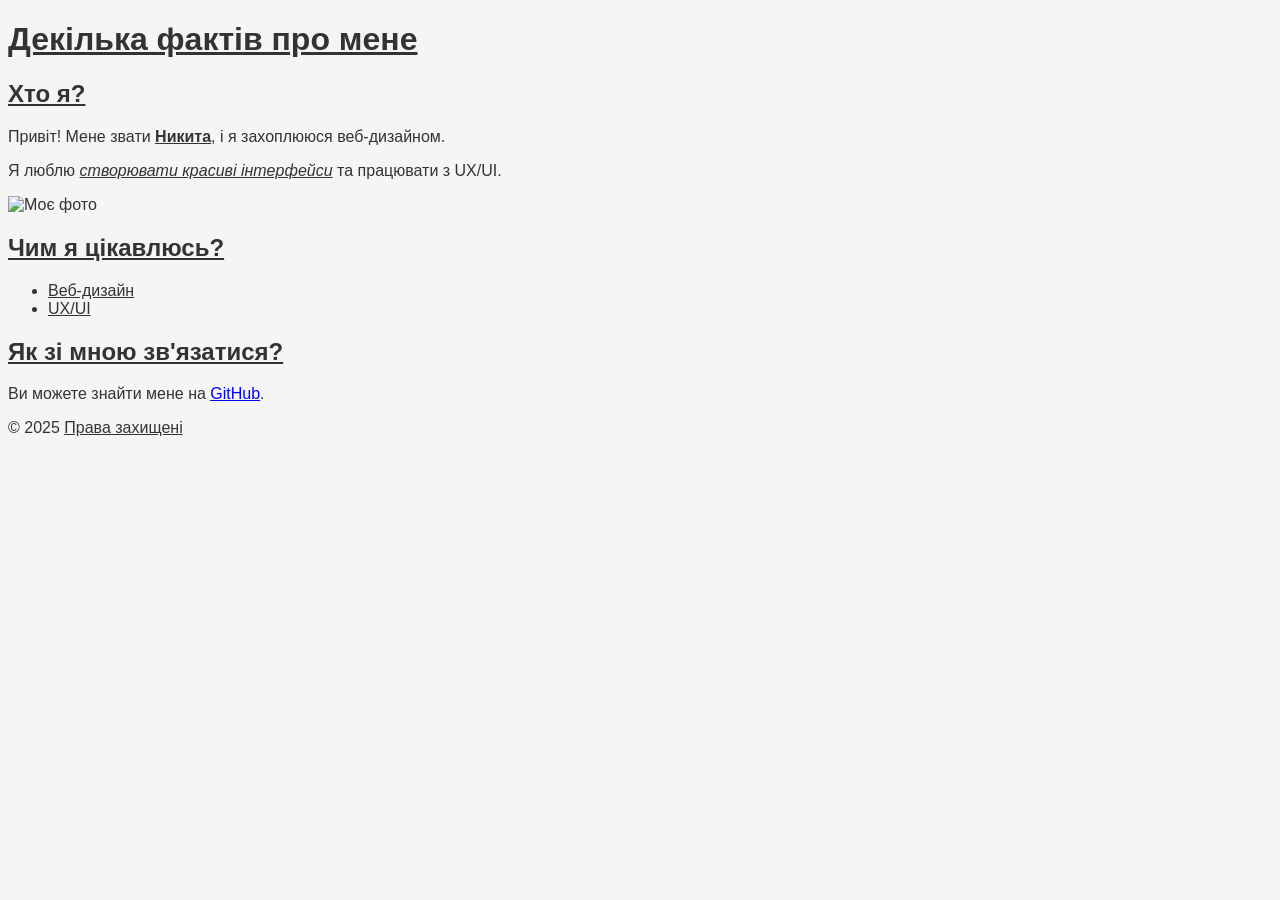
==== index.html @ ef2220a8 "index.html" ====
<!DOCTYPE html>
<html lang="uk">
<head>
    <meta charset="UTF-8">
    <meta name="viewport" content="width=device-width, initial-scale=1.0">
    <title>TestSiteNikita</title>
    <link rel="icon" type="image/png" href="logo.png">
    <style>
        body {
            background-color: #f5f5f5;
            color: #333;
            font-family: 'Segoe UI', Tahoma, Geneva, Verdana, sans-serif;
        }
    </style>
</head>
<body>
    <header>
        <h1><u>Декілька фактів про мене</u></h1>
    </header>
    
    <main>
        <h2><u>Хто я?</u></h2>
        <p>Привіт! Мене звати <strong><u>Никита</u></strong>, і я захоплююся веб-дизайном.</p>
        <p>Я люблю <em><u>створювати красиві інтерфейси</u></em> та працювати з UX/UI.</p>
        
        <img src="photo.jpg" alt="Моє фото" width="300">
        
        <h2><u>Чим я цікавлюсь?</u></h2>
        <ul>
            <li><u>Веб-дизайн</u></li>
            <li><u>UX/UI</u></li>
        </ul>
        
        <h2><u>Як зі мною зв'язатися?</u></h2>
        <p>Ви можете знайти мене на <a href="https://github.com/rodzbtw/NikitaKN24.git"><u>GitHub</u></a>.</p>
    </main>
    
    <footer>
        <p>&copy; 2025 <u>Права захищені</u></p>
    </footer>
</body>
</html>
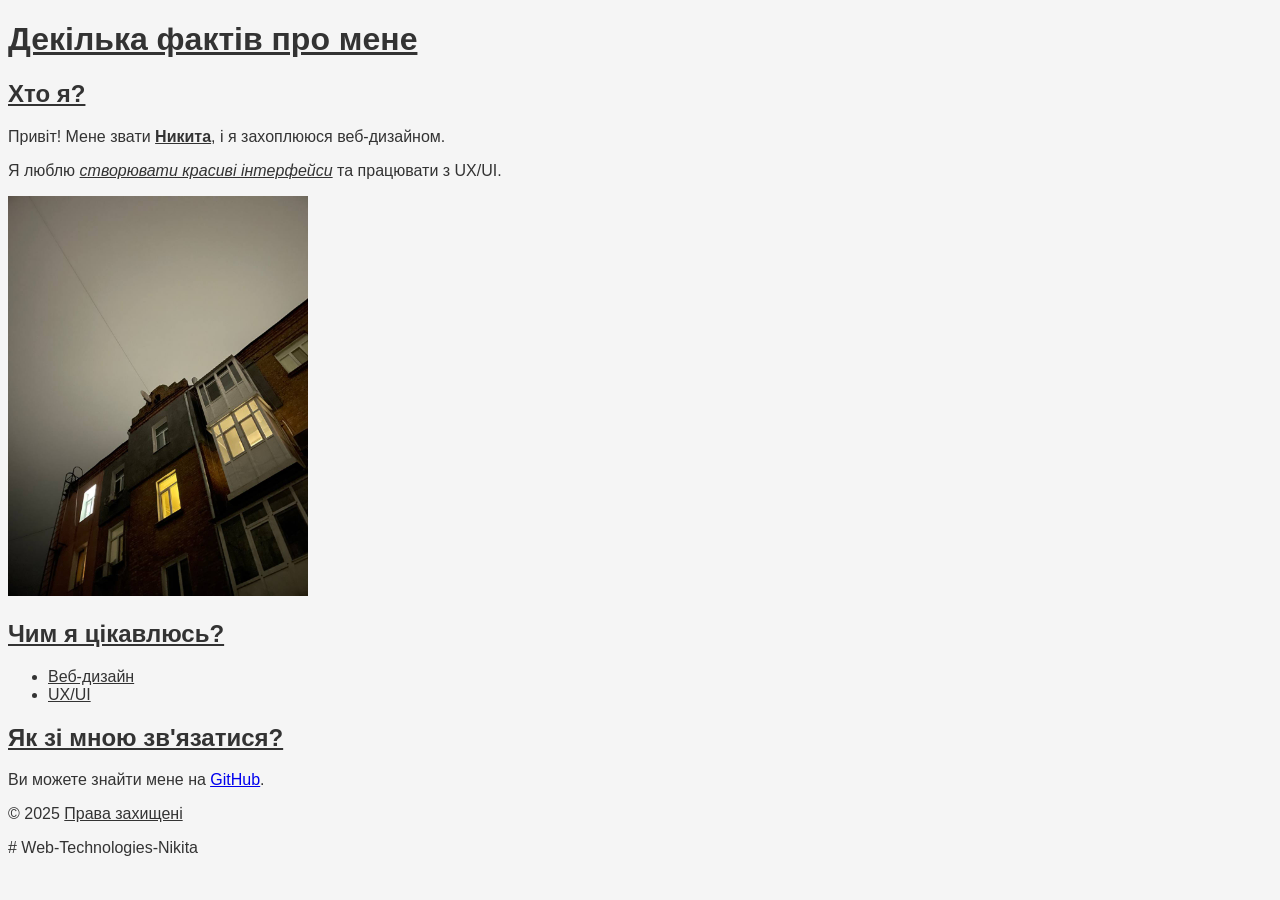
==== commit d1696ac5: "Add files via upload" ====
--- a/index.html
+++ b/index.html
@@ -1,42 +1,44 @@
-<!DOCTYPE html>
-<html lang="uk">
-<head>
-    <meta charset="UTF-8">
-    <meta name="viewport" content="width=device-width, initial-scale=1.0">
-    <title>TestSiteNikita</title>
-    <link rel="icon" type="image/png" href="logo.png">
-    <style>
-        body {
-            background-color: #f5f5f5;
-            color: #333;
-            font-family: 'Segoe UI', Tahoma, Geneva, Verdana, sans-serif;
-        }
-    </style>
-</head>
-<body>
-    <header>
-        <h1><u>Декілька фактів про мене</u></h1>
-    </header>
-    
-    <main>
-        <h2><u>Хто я?</u></h2>
-        <p>Привіт! Мене звати <strong><u>Никита</u></strong>, і я захоплююся веб-дизайном.</p>
-        <p>Я люблю <em><u>створювати красиві інтерфейси</u></em> та працювати з UX/UI.</p>
-        
-        <img src="photo.jpg" alt="Моє фото" width="300">
-        
-        <h2><u>Чим я цікавлюсь?</u></h2>
-        <ul>
-            <li><u>Веб-дизайн</u></li>
-            <li><u>UX/UI</u></li>
-        </ul>
-        
-        <h2><u>Як зі мною зв'язатися?</u></h2>
-        <p>Ви можете знайти мене на <a href="https://github.com/rodzbtw/NikitaKN24.git"><u>GitHub</u></a>.</p>
-    </main>
-    
-    <footer>
-        <p>&copy; 2025 <u>Права захищені</u></p>
-    </footer>
-</body>
-</html>
+<!DOCTYPE html>
+<html lang="uk">
+<head>
+    <meta charset="UTF-8">
+    <meta name="viewport" content="width=device-width, initial-scale=1.0">
+    <title>TestSiteNikita</title>
+    <link rel="icon" type="image/png" href="logo.png">
+    <style>
+        body {
+            background-color: #f5f5f5;
+            color: #333;
+            font-family: 'Segoe UI', Tahoma, Geneva, Verdana, sans-serif;
+        }
+    </style>
+</head>
+<body>
+<header>
+    <h1><u>Декілька фактів про мене</u></h1>
+</header>
+
+<main>
+    <h2><u>Хто я?</u></h2>
+    <p>Привіт! Мене звати <strong><u>Никита</u></strong>, і я захоплююся веб-дизайном.</p>
+    <p>Я люблю <em><u>створювати красиві інтерфейси</u></em> та працювати з UX/UI.</p>
+
+    <img src="photo.jpg" alt="Моє фото" width="300">
+
+    <h2><u>Чим я цікавлюсь?</u></h2>
+    <ul>
+        <li><u>Веб-дизайн</u></li>
+        <li><u>UX/UI</u></li>
+    </ul>
+
+    <h2><u>Як зі мною зв'язатися?</u></h2>
+    <p>Ви можете знайти мене на <a href="https://github.com/rodzbtw/NikitaKN24.git"><u>GitHub</u></a>.</p>
+</main>
+
+<footer>
+    <p>&copy; 2025 <u>Права захищені</u></p>
+</footer>
+</body>
+</html>#   W e b - T e c h n o l o g i e s - N i k i t a + 
+ 
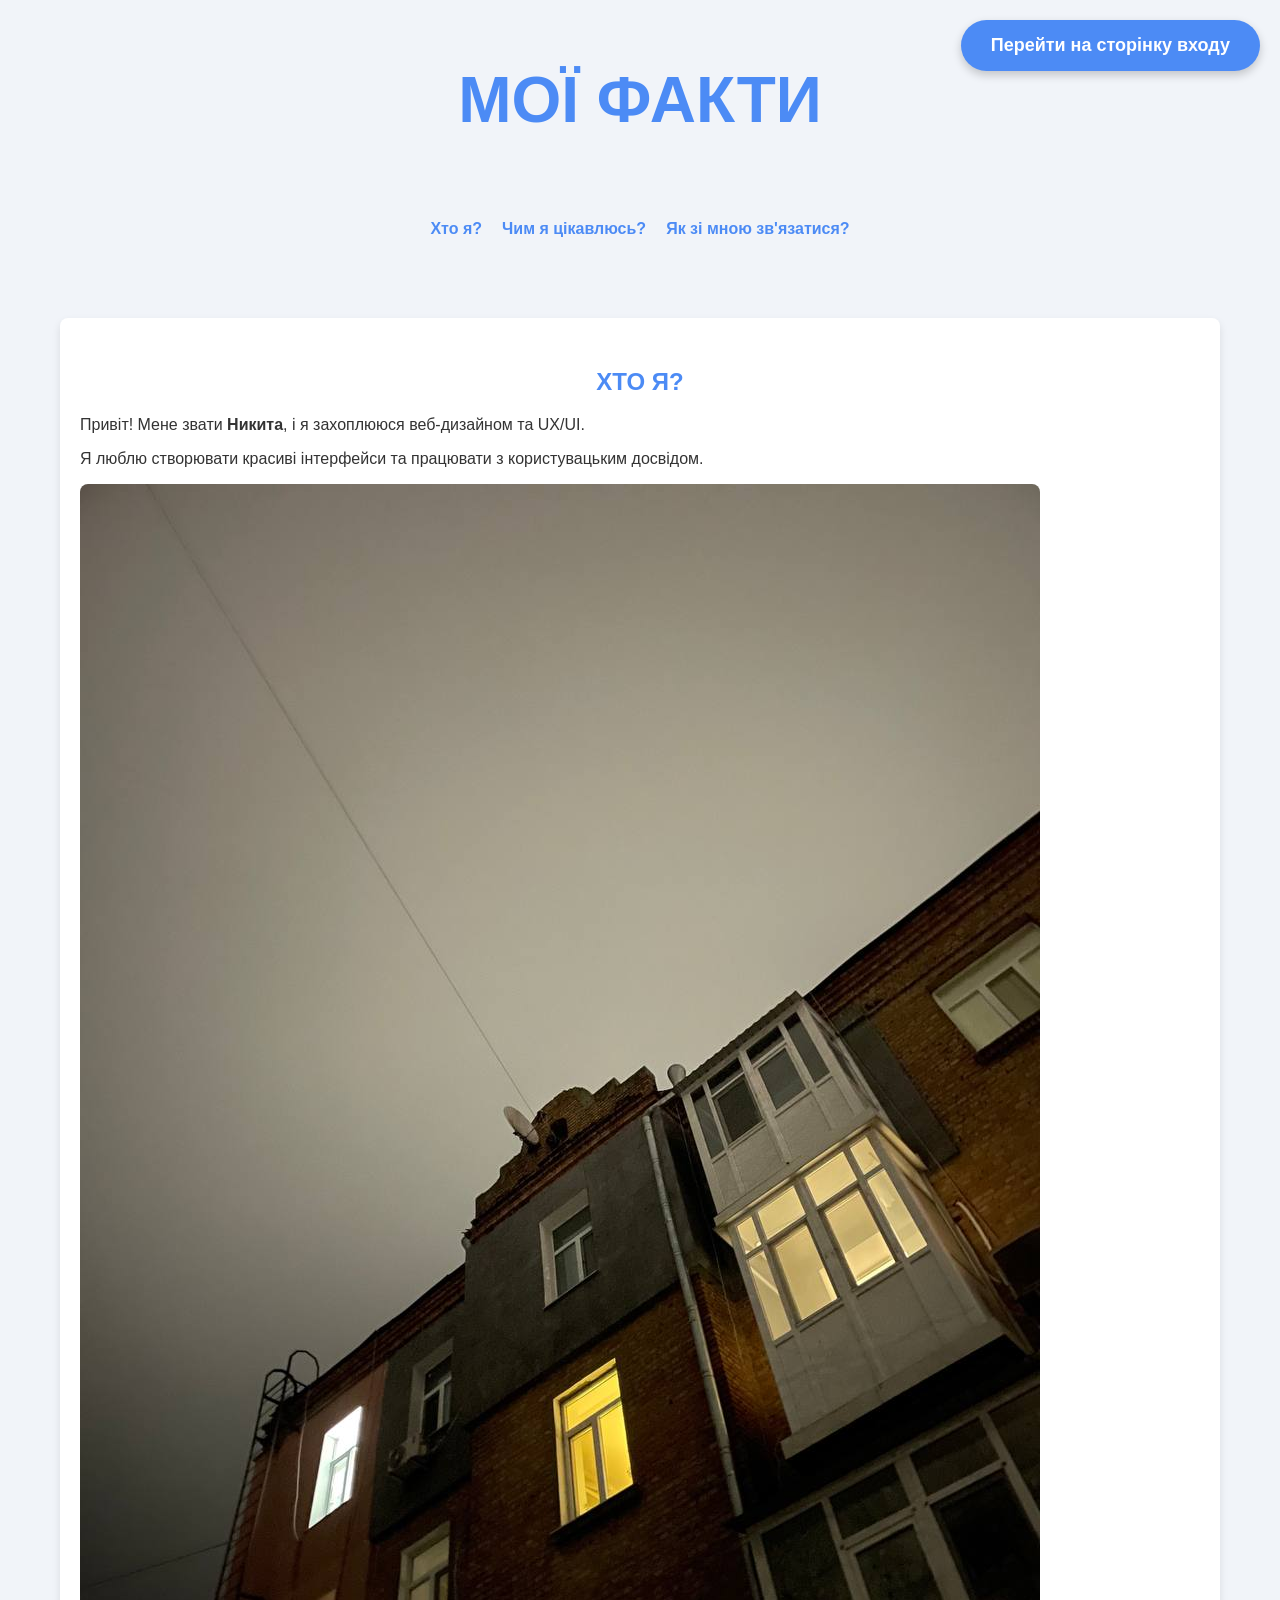
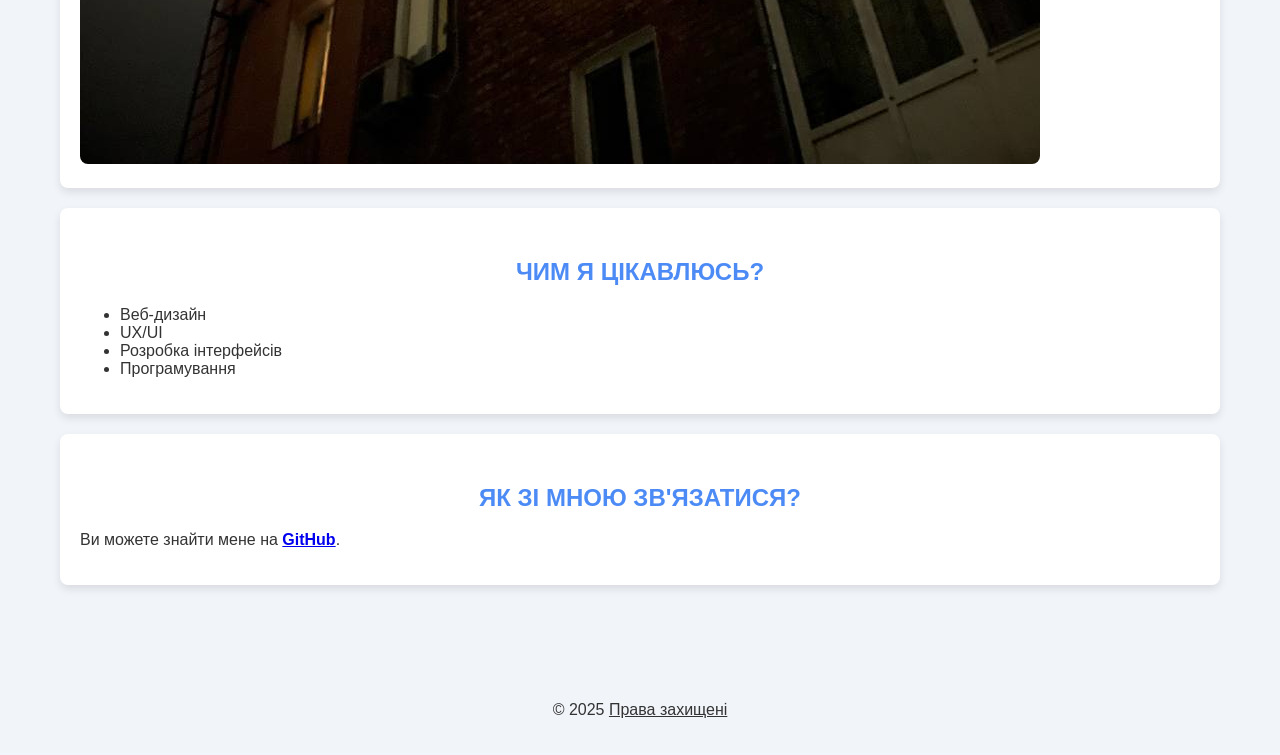
==== commit e8bc3bc3: "Add files via upload" ====
--- a/index.html
+++ b/index.html
@@ -6,39 +6,116 @@
     <title>TestSiteNikita</title>
     <link rel="icon" type="image/png" href="logo.png">
     <style>
+        :root {
+            --primary-color: #4C8BF5;
+            --secondary-color: #F6B93B;
+            --accent-color: #A9DFBF;
+            --background-color: #F1F4F9;
+            --text-color: #333;
+            --card-bg: #FFFFFF;
+            --hover-effect-color: #FFB142;
+            --header-text-color: #000;
+        }
+        html { scroll-behavior: smooth; }
         body {
-            background-color: #f5f5f5;
-            color: #333;
+            background-color: var(--background-color);
+            color: var(--text-color);
             font-family: 'Segoe UI', Tahoma, Geneva, Verdana, sans-serif;
+            margin: 0; padding: 0; box-sizing: border-box;
         }
+        header {
+            padding: 20px 0;
+            text-align: center; font-size: 2em;
+            color: var(--header-text-color);
+        }
+        main { padding: 30px; max-width: 1200px; margin: 0 auto; }
+        h1, h2 { text-align: center; color: var(--primary-color); text-transform: uppercase; }
+        h2 { margin-top: 30px; }
+        .card {
+            background-color: var(--card-bg); padding: 20px; margin: 20px;
+            border-radius: 8px; box-shadow: 0 4px 8px rgba(0, 0, 0, 0.1);
+            transition: transform 0.3s ease, box-shadow 0.3s ease;
+        }
+        .card:hover { transform: translateY(-5px); box-shadow: 0 8px 16px rgba(0, 0, 0, 0.2); }
+        .card img { max-width: 100%; border-radius: 8px; }
+        .button {
+            background-color: var(--primary-color);
+            color: white;
+            padding: 15px 30px;
+            border: none;
+            border-radius: 50px;
+            text-align: center;
+            text-decoration: none;
+            font-size: 18px;
+            font-weight: bold;
+            box-shadow: 0 4px 10px rgba(0, 0, 0, 0.2);
+            transition: transform 0.3s ease, background-color 0.3s ease, box-shadow 0.3s ease;
+            position: fixed;
+            top: 20px;
+            right: 20px;
+            z-index: 10;
+        }
+        .button:hover {
+            background-color: var(--hover-effect-color);
+            transform: scale(1.1);
+            box-shadow: 0 8px 16px rgba(0, 0, 0, 0.3);
+        }
+        footer {
+            background-color: var(--background-color);
+            text-align: center;
+            padding: 20px;
+            margin-top: 30px;
+        }
+        nav {
+            display: flex; justify-content: center; gap: 20px;
+            margin-top: 20px; margin-bottom: 30px;
+        }
+        nav a {
+            color: var(--primary-color);
+            font-weight: bold; text-decoration: none; font-size: 16px;
+        }
+        nav a:hover { color: var(--hover-effect-color); }
     </style>
 </head>
 <body>
 <header>
-    <h1><u>Декілька фактів про мене</u></h1>
+    <h1>Мої факти</h1>
 </header>
 
+<nav>
+    <a href="#whoAmI">Хто я?</a>
+    <a href="#interests">Чим я цікавлюсь?</a>
+    <a href="#contact">Як зі мною зв'язатися?</a>
+</nav>
+
 <main>
-    <h2><u>Хто я?</u></h2>
-    <p>Привіт! Мене звати <strong><u>Никита</u></strong>, і я захоплююся веб-дизайном.</p>
-    <p>Я люблю <em><u>створювати красиві інтерфейси</u></em> та працювати з UX/UI.</p>
+    <section id="whoAmI" class="card">
+        <h2>Хто я?</h2>
+        <p>Привіт! Мене звати <strong>Никита</strong>, і я захоплююся веб-дизайном та UX/UI.</p>
+        <p>Я люблю створювати красиві інтерфейси та працювати з користувацьким досвідом.</p>
+        <img src="photo.jpg" alt="Моє фото">
+    </section>
 
-    <img src="photo.jpg" alt="Моє фото" width="300">
+    <section id="interests" class="card">
+        <h2>Чим я цікавлюсь?</h2>
+        <ul>
+            <li>Веб-дизайн</li>
+            <li>UX/UI</li>
+            <li>Розробка інтерфейсів</li>
+            <li>Програмування</li>
+        </ul>
+    </section>
 
-    <h2><u>Чим я цікавлюсь?</u></h2>
-    <ul>
-        <li><u>Веб-дизайн</u></li>
-        <li><u>UX/UI</u></li>
-    </ul>
+    <section id="contact" class="card">
+        <h2>Як зі мною зв'язатися?</h2>
+        <p>Ви можете знайти мене на <a href="https://github.com/rodzbtw/NikitaKN24.git"><strong>GitHub</strong></a>.</p>
+    </section>
+</main>
 
-    <h2><u>Як зі мною зв'язатися?</u></h2>
-    <p>Ви можете знайти мене на <a href="https://github.com/rodzbtw/NikitaKN24.git"><u>GitHub</u></a>.</p>
-</main>
+<a href="login.html" class="button">Перейти на сторінку входу</a>
 
 <footer>
     <p>&copy; 2025 <u>Права захищені</u></p>
 </footer>
 </body>
-</html>#   W e b - T e c h n o l o g i e s - N i k i t a - 
- +</html>
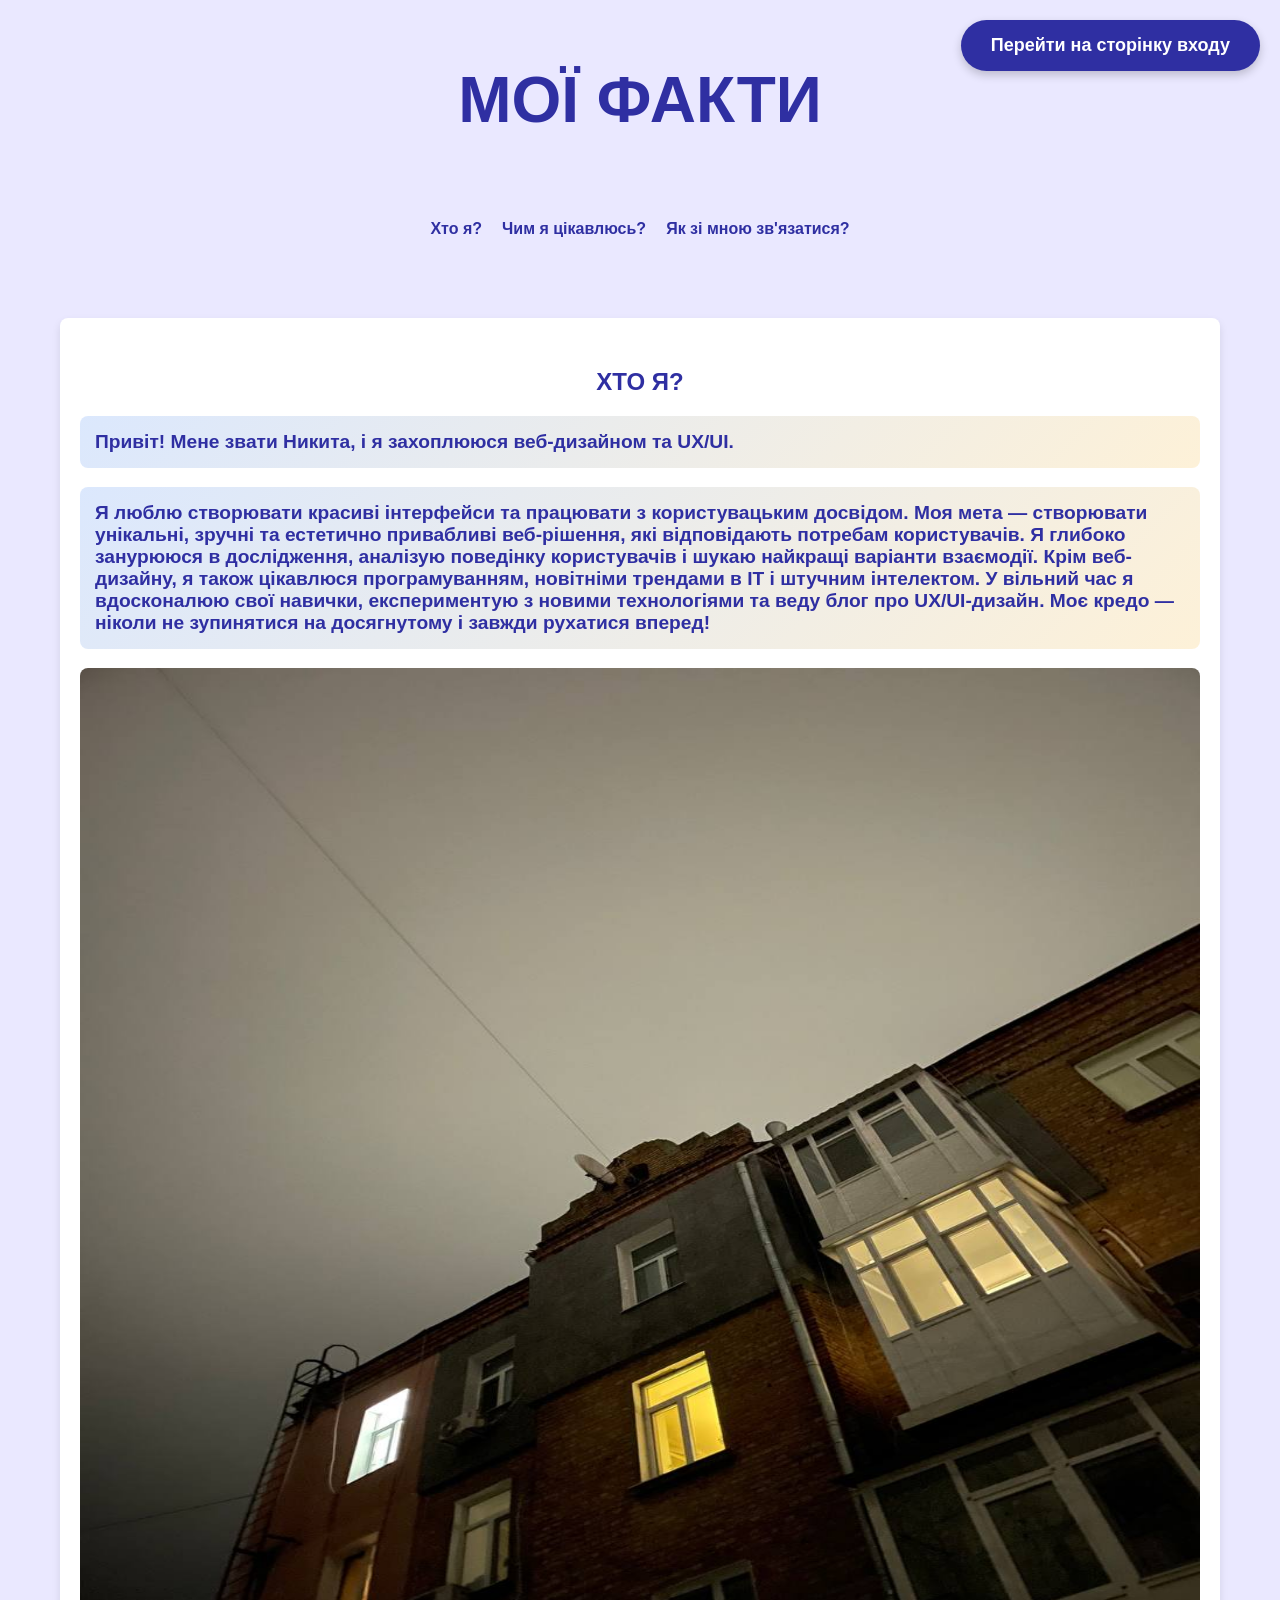
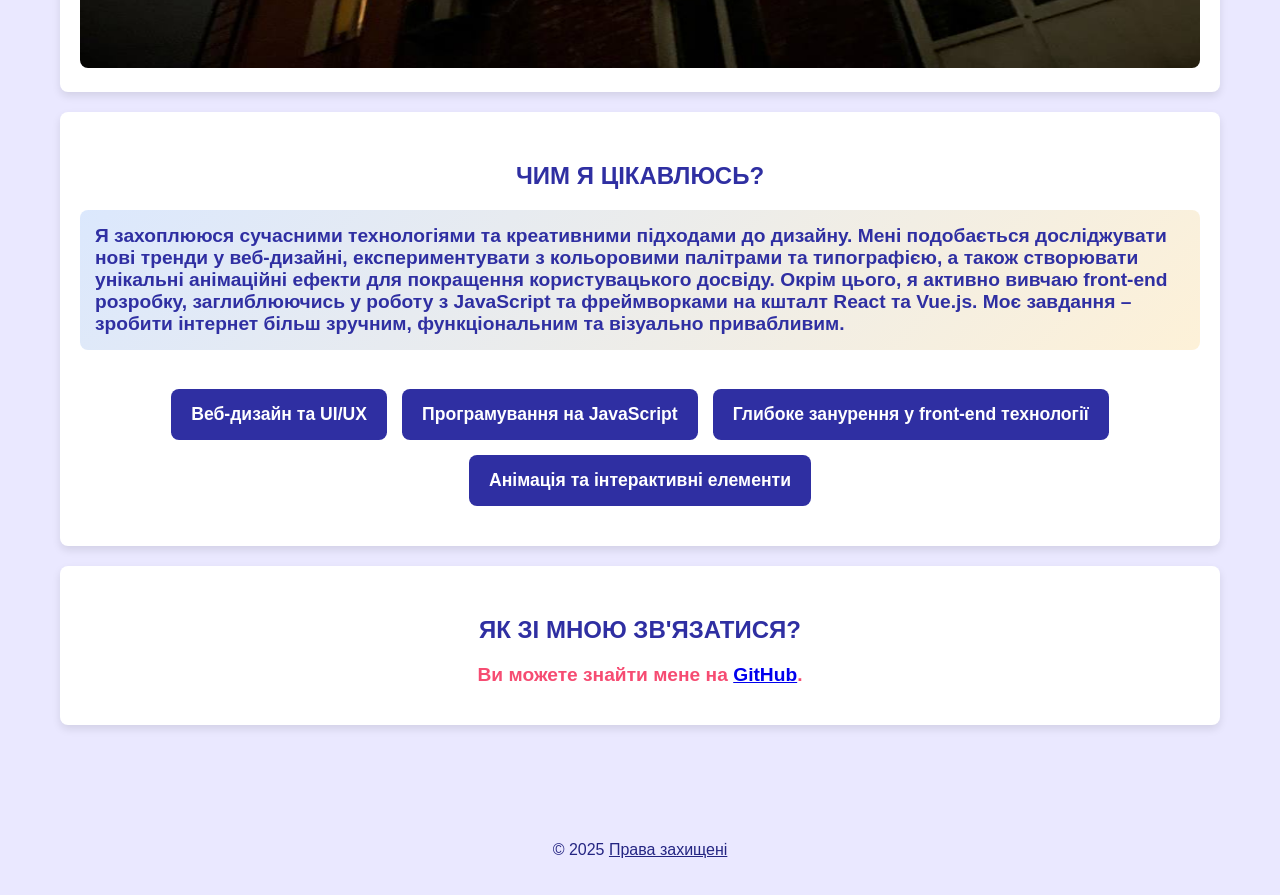
==== commit e734ceef: "Add files via upload" ====
--- a/index.html
+++ b/index.html
@@ -4,17 +4,17 @@
     <meta charset="UTF-8">
     <meta name="viewport" content="width=device-width, initial-scale=1.0">
     <title>TestSiteNikita</title>
-    <link rel="icon" type="image/png" href="logo.png">
+    <link rel="icon" type="image/png" href="icon.svg">
     <style>
         :root {
-            --primary-color: #4C8BF5;
-            --secondary-color: #F6B93B;
-            --accent-color: #A9DFBF;
-            --background-color: #F1F4F9;
-            --text-color: #333;
+            --primary-color: #2F2FA2;
+            --secondary-color: #553D67;
+            --accent-color: #F64C72;
+            --background-color: #EAE8FF;
+            --text-color: #242582;
             --card-bg: #FFFFFF;
-            --hover-effect-color: #FFB142;
-            --header-text-color: #000;
+            --hover-effect-color: #F64C72;
+            --header-text-color: #FFFFFF;
         }
         html { scroll-behavior: smooth; }
         body {
@@ -37,6 +37,7 @@
             transition: transform 0.3s ease, box-shadow 0.3s ease;
         }
         .card:hover { transform: translateY(-5px); box-shadow: 0 8px 16px rgba(0, 0, 0, 0.2); }
+
         .card img { max-width: 100%; border-radius: 8px; }
         .button {
             background-color: var(--primary-color);
@@ -60,6 +61,46 @@
             transform: scale(1.1);
             box-shadow: 0 8px 16px rgba(0, 0, 0, 0.3);
         }
+        .who-text {
+            flex: 1;
+            text-align: left;
+            padding-right: 20px;
+            font-size: 1.2em;
+            font-weight: bold;
+            color: var(--primary-color);
+            background: linear-gradient(135deg, rgba(76, 139, 245, 0.2), rgba(246, 185, 59, 0.2));
+            padding: 15px;
+            border-radius: 8px;
+        }
+        .interests-list {
+            display: flex;
+            flex-wrap: wrap;
+            gap: 15px;
+            justify-content: center;
+            padding: 20px 0;
+        }
+        .interests-item {
+            background: var(--primary-color);
+            color: white;
+            padding: 15px 20px;
+            border-radius: 8px;
+            font-size: 1.1em;
+            font-weight: bold;
+            text-align: center;
+            transition: transform 0.3s ease, box-shadow 0.3s ease;
+        }
+        .interests-item:hover {
+            transform: scale(1.1);
+            box-shadow: 0 4px 10px rgba(0, 0, 0, 0.2);
+        }
+        .github-text {
+            text-align: center;
+            font-size: 1.2em;
+            font-weight: bold;
+            color: var(--accent-color);
+            margin-top: 20px;
+        }
+
         footer {
             background-color: var(--background-color);
             text-align: center;
@@ -83,37 +124,37 @@
 </header>
 
 <nav>
-    <a href="#whoAmI">Хто я?</a>
-    <a href="#interests">Чим я цікавлюсь?</a>
+    <a href="#whoAmI"> Хто я? </a>
+    <a href="#interests">Чим я цікавлюсь? </a>
     <a href="#contact">Як зі мною зв'язатися?</a>
 </nav>
 
 <main>
     <section id="whoAmI" class="card">
         <h2>Хто я?</h2>
-        <p>Привіт! Мене звати <strong>Никита</strong>, і я захоплююся веб-дизайном та UX/UI.</p>
-        <p>Я люблю створювати красиві інтерфейси та працювати з користувацьким досвідом.</p>
-        <img src="photo.jpg" alt="Моє фото">
+        <p class="who-text">Привіт! Мене звати <strong>Никита</strong>, і я захоплююся веб-дизайном та UX/UI.</p>
+        <p class="who-text">Я люблю створювати красиві інтерфейси та працювати з користувацьким досвідом. Моя мета — створювати унікальні, зручні та естетично привабливі веб-рішення, які відповідають потребам користувачів. Я глибоко занурююся в дослідження, аналізую поведінку користувачів і шукаю найкращі варіанти взаємодії. Крім веб-дизайну, я також цікавлюся програмуванням, новітніми трендами в IT і штучним інтелектом. У вільний час я вдосконалюю свої навички, експериментую з новими технологіями та веду блог про UX/UI-дизайн. Моє кредо — ніколи не зупинятися на досягнутому і завжди рухатися вперед!</p>
+        <img width="1200" height="1000" src="photo.jpg" alt="Моє фото">
     </section>
 
     <section id="interests" class="card">
         <h2>Чим я цікавлюсь?</h2>
-        <ul>
-            <li>Веб-дизайн</li>
-            <li>UX/UI</li>
-            <li>Розробка інтерфейсів</li>
-            <li>Програмування</li>
-        </ul>
+        <p class="who-text">Я захоплююся сучасними технологіями та креативними підходами до дизайну. Мені подобається досліджувати нові тренди у веб-дизайні, експериментувати з кольоровими палітрами та типографією, а також створювати унікальні анімаційні ефекти для покращення користувацького досвіду. Окрім цього, я активно вивчаю front-end розробку, заглиблюючись у роботу з JavaScript та фреймворками на кшталт React та Vue.js. Моє завдання – зробити інтернет більш зручним, функціональним та візуально привабливим.</p>
+        <div class="interests-list">
+            <div class="interests-item">Веб-дизайн та UI/UX</div>
+            <div class="interests-item">Програмування на JavaScript</div>
+            <div class="interests-item">Глибоке занурення у front-end технології</div>
+            <div class="interests-item">Анімація та інтерактивні елементи</div>
+        </div>
     </section>
 
     <section id="contact" class="card">
         <h2>Як зі мною зв'язатися?</h2>
-        <p>Ви можете знайти мене на <a href="https://github.com/rodzbtw/NikitaKN24.git"><strong>GitHub</strong></a>.</p>
+        <p class="github-text">Ви можете знайти мене на <a href="https://github.com/rodzbtw/NikitaKN24.git">GitHub</a>.</p>
     </section>
 </main>
 
 <a href="login.html" class="button">Перейти на сторінку входу</a>
-
 <footer>
     <p>&copy; 2025 <u>Права захищені</u></p>
 </footer>
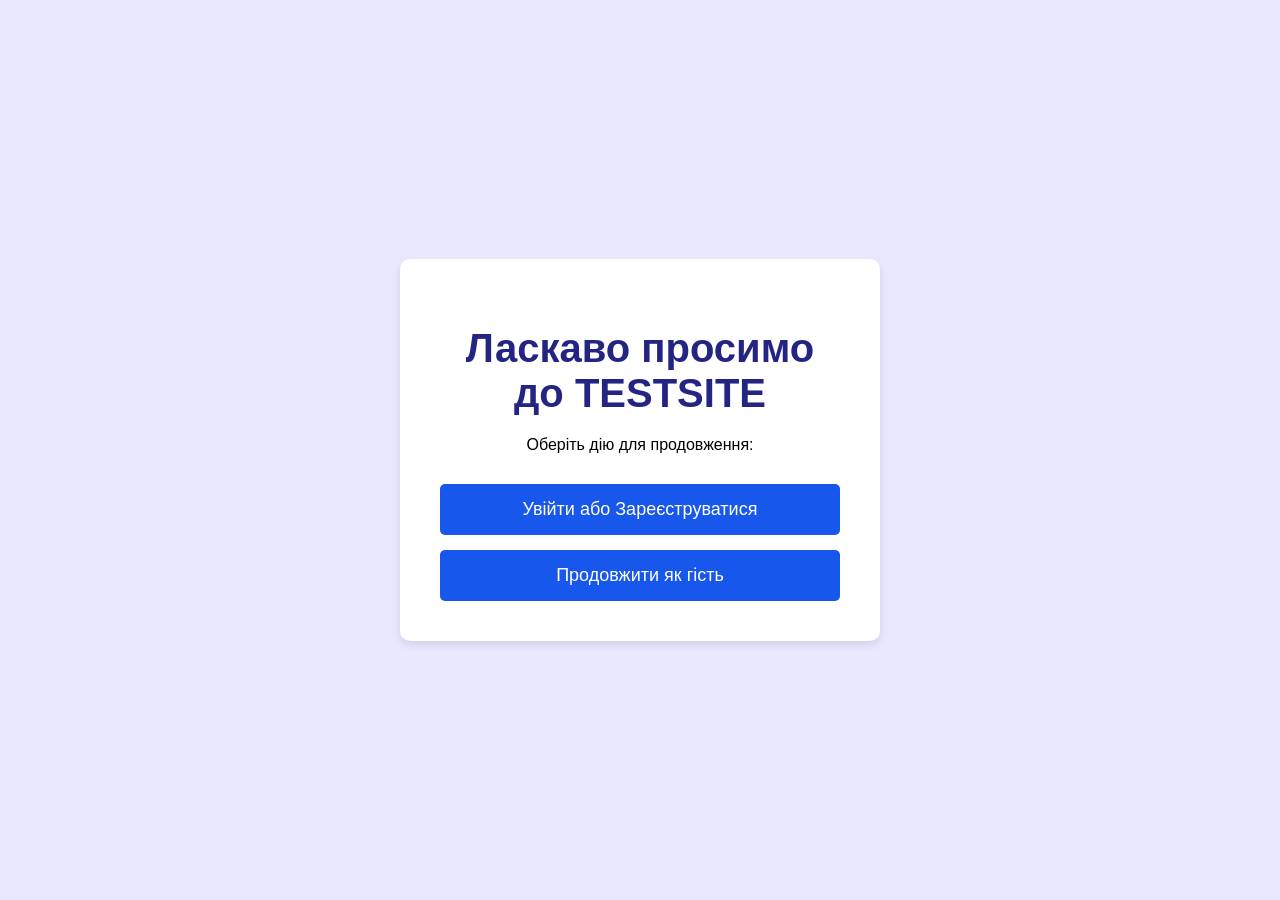
==== commit 4575f58f: "Add files via upload" ====
--- a/index.html
+++ b/index.html
@@ -1,162 +1,19 @@
-<!DOCTYPE html>
-<html lang="uk">
-<head>
-    <meta charset="UTF-8">
-    <meta name="viewport" content="width=device-width, initial-scale=1.0">
-    <title>TestSiteNikita</title>
-    <link rel="icon" type="image/png" href="icon.svg">
-    <style>
-        :root {
-            --primary-color: #2F2FA2;
-            --secondary-color: #553D67;
-            --accent-color: #F64C72;
-            --background-color: #EAE8FF;
-            --text-color: #242582;
-            --card-bg: #FFFFFF;
-            --hover-effect-color: #F64C72;
-            --header-text-color: #FFFFFF;
-        }
-        html { scroll-behavior: smooth; }
-        body {
-            background-color: var(--background-color);
-            color: var(--text-color);
-            font-family: 'Segoe UI', Tahoma, Geneva, Verdana, sans-serif;
-            margin: 0; padding: 0; box-sizing: border-box;
-        }
-        header {
-            padding: 20px 0;
-            text-align: center; font-size: 2em;
-            color: var(--header-text-color);
-        }
-        main { padding: 30px; max-width: 1200px; margin: 0 auto; }
-        h1, h2 { text-align: center; color: var(--primary-color); text-transform: uppercase; }
-        h2 { margin-top: 30px; }
-        .card {
-            background-color: var(--card-bg); padding: 20px; margin: 20px;
-            border-radius: 8px; box-shadow: 0 4px 8px rgba(0, 0, 0, 0.1);
-            transition: transform 0.3s ease, box-shadow 0.3s ease;
-        }
-        .card:hover { transform: translateY(-5px); box-shadow: 0 8px 16px rgba(0, 0, 0, 0.2); }
-
-        .card img { max-width: 100%; border-radius: 8px; }
-        .button {
-            background-color: var(--primary-color);
-            color: white;
-            padding: 15px 30px;
-            border: none;
-            border-radius: 50px;
-            text-align: center;
-            text-decoration: none;
-            font-size: 18px;
-            font-weight: bold;
-            box-shadow: 0 4px 10px rgba(0, 0, 0, 0.2);
-            transition: transform 0.3s ease, background-color 0.3s ease, box-shadow 0.3s ease;
-            position: fixed;
-            top: 20px;
-            right: 20px;
-            z-index: 10;
-        }
-        .button:hover {
-            background-color: var(--hover-effect-color);
-            transform: scale(1.1);
-            box-shadow: 0 8px 16px rgba(0, 0, 0, 0.3);
-        }
-        .who-text {
-            flex: 1;
-            text-align: left;
-            padding-right: 20px;
-            font-size: 1.2em;
-            font-weight: bold;
-            color: var(--primary-color);
-            background: linear-gradient(135deg, rgba(76, 139, 245, 0.2), rgba(246, 185, 59, 0.2));
-            padding: 15px;
-            border-radius: 8px;
-        }
-        .interests-list {
-            display: flex;
-            flex-wrap: wrap;
-            gap: 15px;
-            justify-content: center;
-            padding: 20px 0;
-        }
-        .interests-item {
-            background: var(--primary-color);
-            color: white;
-            padding: 15px 20px;
-            border-radius: 8px;
-            font-size: 1.1em;
-            font-weight: bold;
-            text-align: center;
-            transition: transform 0.3s ease, box-shadow 0.3s ease;
-        }
-        .interests-item:hover {
-            transform: scale(1.1);
-            box-shadow: 0 4px 10px rgba(0, 0, 0, 0.2);
-        }
-        .github-text {
-            text-align: center;
-            font-size: 1.2em;
-            font-weight: bold;
-            color: var(--accent-color);
-            margin-top: 20px;
-        }
-
-        footer {
-            background-color: var(--background-color);
-            text-align: center;
-            padding: 20px;
-            margin-top: 30px;
-        }
-        nav {
-            display: flex; justify-content: center; gap: 20px;
-            margin-top: 20px; margin-bottom: 30px;
-        }
-        nav a {
-            color: var(--primary-color);
-            font-weight: bold; text-decoration: none; font-size: 16px;
-        }
-        nav a:hover { color: var(--hover-effect-color); }
-    </style>
-</head>
-<body>
-<header>
-    <h1>Мої факти</h1>
-</header>
-
-<nav>
-    <a href="#whoAmI"> Хто я? </a>
-    <a href="#interests">Чим я цікавлюсь? </a>
-    <a href="#contact">Як зі мною зв'язатися?</a>
-</nav>
-
-<main>
-    <section id="whoAmI" class="card">
-        <h2>Хто я?</h2>
-        <p class="who-text">Привіт! Мене звати <strong>Никита</strong>, і я захоплююся веб-дизайном та UX/UI.</p>
-        <p class="who-text">Я люблю створювати красиві інтерфейси та працювати з користувацьким досвідом. Моя мета — створювати унікальні, зручні та естетично привабливі веб-рішення, які відповідають потребам користувачів. Я глибоко занурююся в дослідження, аналізую поведінку користувачів і шукаю найкращі варіанти взаємодії. Крім веб-дизайну, я також цікавлюся програмуванням, новітніми трендами в IT і штучним інтелектом. У вільний час я вдосконалюю свої навички, експериментую з новими технологіями та веду блог про UX/UI-дизайн. Моє кредо — ніколи не зупинятися на досягнутому і завжди рухатися вперед!</p>
-        <img width="1200" height="1000" src="photo.jpg" alt="Моє фото">
-    </section>
-
-    <section id="interests" class="card">
-        <h2>Чим я цікавлюсь?</h2>
-        <p class="who-text">Я захоплююся сучасними технологіями та креативними підходами до дизайну. Мені подобається досліджувати нові тренди у веб-дизайні, експериментувати з кольоровими палітрами та типографією, а також створювати унікальні анімаційні ефекти для покращення користувацького досвіду. Окрім цього, я активно вивчаю front-end розробку, заглиблюючись у роботу з JavaScript та фреймворками на кшталт React та Vue.js. Моє завдання – зробити інтернет більш зручним, функціональним та візуально привабливим.</p>
-        <div class="interests-list">
-            <div class="interests-item">Веб-дизайн та UI/UX</div>
-            <div class="interests-item">Програмування на JavaScript</div>
-            <div class="interests-item">Глибоке занурення у front-end технології</div>
-            <div class="interests-item">Анімація та інтерактивні елементи</div>
-        </div>
-    </section>
-
-    <section id="contact" class="card">
-        <h2>Як зі мною зв'язатися?</h2>
-        <p class="github-text">Ви можете знайти мене на <a href="https://github.com/rodzbtw/NikitaKN24.git">GitHub</a>.</p>
-    </section>
-</main>
-
-<a href="login.html" class="button">Перейти на сторінку входу</a>
-<footer>
-    <p>&copy; 2025 <u>Права захищені</u></p>
-</footer>
-</body>
-</html>
+<!DOCTYPE html>
+<html lang="uk">
+<head>
+    <meta charset="UTF-8">
+    <meta name="viewport" content="width=device-width, initial-scale=1.0">
+    <title>TESTSITE - Головна</title>
+    <link rel="stylesheet" href="styles.css">
+</head>
+<body>
+    <div class="container main-page">
+        <h1>Ласкаво просимо до TESTSITE</h1>
+        <p>Оберіть дію для продовження:</p>
+        <div class="main-buttons">
+            <a href="login.html" class="main-button">Увійти або Зареєструватися</a>
+            <a href="main.html" class="main-button">Продовжити як гість</a>
+        </div>
+    </div>
+</body>
+</html>
--- a/styles.css
+++ b/styles.css
@@ -0,0 +1,230 @@
+:root {
+    --primary-color: #1857ec;
+    --secondary-color: #553D67;
+    --accent-color: #b60f31;
+    --background-color: #EAE8FF;
+    --text-color: #242582;
+    --card-bg: #FFFFFF;
+    --button-hover-color: #3874c3;
+    --header-text-color: #FFFFFF;
+}
+
+body {
+    background-color: var(--background-color);
+    font-family: 'Segoe UI', Tahoma, Geneva, Verdana, sans-serif;
+    display: flex;
+    justify-content: center;
+    align-items: center;
+    height: 100vh;
+    position: relative;
+    margin: 0;
+    padding: 0;
+}
+
+/* Main page styles */
+.main-page {
+    text-align: center;
+}
+
+.main-page h1 {
+    color: var(--text-color);
+    margin-bottom: 20px;
+    font-size: 2.5em;
+}
+
+.main-buttons {
+    display: flex;
+    flex-direction: column;
+    gap: 15px;
+    margin-top: 30px;
+}
+
+.main-button {
+    background-color: var(--primary-color);
+    color: white;
+    padding: 15px 30px;
+    border: none;
+    border-radius: 5px;
+    font-size: 18px;
+    cursor: pointer;
+    transition: all 0.3s ease;
+    text-decoration: none;
+    display: inline-block;
+}
+
+.main-button:hover {
+    background-color: var(--button-hover-color);
+    transform: scale(1.05);
+}
+
+/* Login page styles */
+.back-button {
+    position: absolute;
+    top: 20px;
+    left: 20px;
+    background-color: var(--primary-color);
+    color: white;
+    padding: 10px 20px;
+    font-size: 16px;
+    border: none;
+    border-radius: 5px;
+    cursor: pointer;
+    transition: background-color 0.3s ease, transform 0.3s ease;
+}
+
+.back-button:hover {
+    background-color: var(--button-hover-color);
+    transform: scale(1.05);
+}
+
+.container {
+    background: var(--card-bg);
+    padding: 40px;
+    border-radius: 10px;
+    box-shadow: 0 4px 8px rgba(0, 0, 0, 0.1);
+    text-align: center;
+    width: 100%;
+    max-width: 400px;
+}
+
+.social-btn {
+    display: block;
+    width: 100%;
+    padding: 12px;
+    margin: 10px 0;
+    border-radius: 5px;
+    font-size: 16px;
+    text-align: center;
+    cursor: pointer;
+    background-color: transparent;
+    font-weight: 500;
+    color: black;
+    transition: transform 0.3s ease, background-color 0.3s ease;
+    position: relative;
+    border: 1px solid #ddd;
+}
+
+.facebook, .apple, .google {
+    border-color: black;
+    color: black;
+}
+
+.social-btn img {
+    position: absolute;
+    left: 10px;
+    top: 50%;
+    transform: translateY(-50%);
+    width: 20px;
+    height: 20px;
+}
+
+.login-btn, .register-btn, #send-code-btn {
+    background-color: #7a05fb;
+    color: white;
+    border: none;
+    width: 100%;
+    padding: 12px;
+    border-radius: 5px;
+    font-size: 16px;
+    cursor: pointer;
+    transition: transform 0.3s ease, background-color 0.3s ease;
+}
+
+.login-btn:hover, .register-btn:hover, #send-code-btn:hover {
+    transform: scale(1.05);
+    background-color: #cb40e0;
+}
+
+.social-btn:hover {
+    background-color: lightgray;
+    border-width: 2px;
+}
+
+input {
+    width: 100%;
+    padding: 12px;
+    margin: 10px 0;
+    border: 1px solid #ddd;
+    border-radius: 5px;
+    font-size: 16px;
+}
+
+.toggle-buttons {
+    display: flex;
+    justify-content: space-between;
+    margin: 10px 0;
+}
+
+.toggle-buttons button {
+    width: 48%;
+    padding: 12px;
+    background: var(--primary-color);
+    color: white;
+    border: none;
+    border-radius: 5px;
+    font-size: 18px;
+    cursor: pointer;
+    transition: background-color 0.3s ease, transform 0.3s ease;
+}
+
+.toggle-buttons button:hover {
+    background-color: var(--button-hover-color);
+    transform: scale(1.05);
+}
+
+.toggle-buttons button.active {
+    background-color: var(--button-hover-color);
+}
+
+.form-section {
+    display: none;
+    text-align: left;
+}
+
+.form-section.active {
+    display: block;
+}
+
+.password-hints {
+    text-align: left;
+    font-size: 14px;
+    color: var(--text-color);
+    margin-top: 10px;
+}
+
+.password-hints ul {
+    padding-left: 0;
+    list-style-type: none;
+}
+
+.password-hints li::before {
+    content: "- ";
+}
+
+.timer {
+    font-size: 14px;
+    color: var(--text-color);
+    margin-top: 10px;
+}
+
+.login-btn {
+    margin-top: 20px;
+}
+
+.forgot-password {
+    color: var(--primary-color);
+    text-decoration: none;
+    display: block;
+    margin-top: 10px;
+    font-size: 14px;
+}
+
+.forgot-password:hover {
+    text-decoration: underline;
+}
+
+hr {
+    margin: 20px 0;
+    border: none;
+    border-top: 1px solid #ddd;
+}
